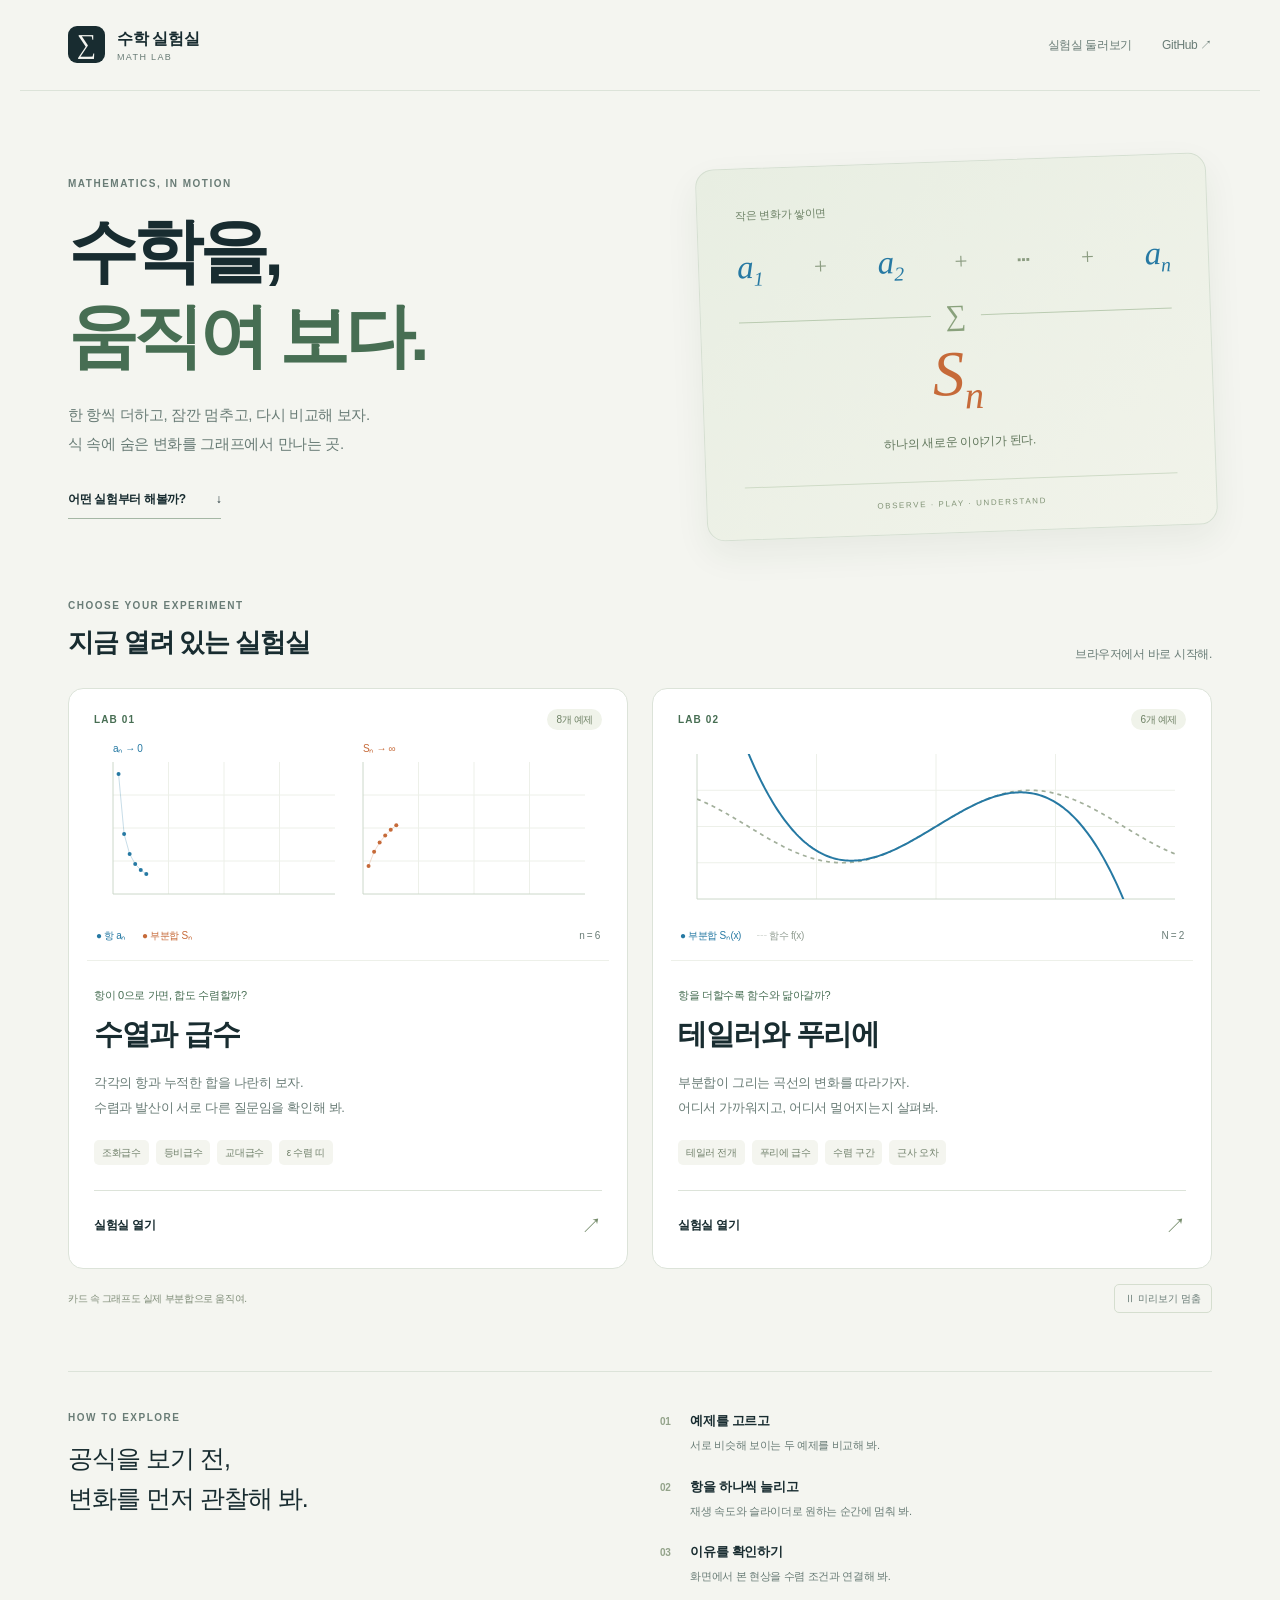
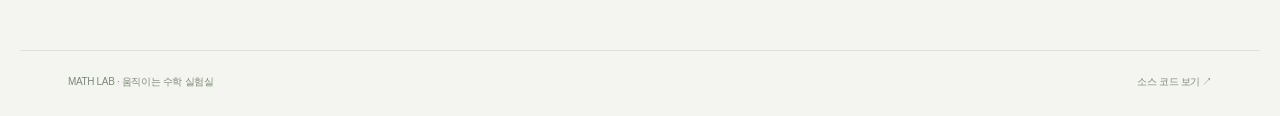
==== docs/index.html @ e923dffe "Add interactive mathematics labs and unified GitHub Pages homepage" ====
<!doctype html>
<html lang="ko">
<head>
 <meta charset="utf-8"><meta name="viewport" content="width=device-width,initial-scale=1">
 <title>수학 실험실 · Math Lab</title>
 <meta name="description" content="수열과 급수, 테일러와 푸리에를 움직이는 그래프로 탐구하는 수학 실험실. 항을 더하고, 재생하고, 직접 비교해 보세요.">
 <meta name="theme-color" content="#f4f5f0"><link rel="canonical" href="https://huhjeonggyu.github.io/math-lab/">
 <link rel="icon" href="assets/favicon.svg" type="image/svg+xml"><link rel="stylesheet" href="assets/home.css">
 <script type="module" src="assets/home.mjs"></script>
</head>
<body>
 <header><a class="brand" href="./"><span class="brand-mark" aria-hidden="true">∑</span><span>수학 실험실 <small>MATH LAB</small></span></a><nav aria-label="주 메뉴"><a href="#labs">실험실 둘러보기</a><a href="https://github.com/huhjeonggyu/math-lab" target="_blank" rel="noopener">GitHub ↗</a></nav></header>
 <main>
  <section class="hero"><div><p class="eyebrow">MATHEMATICS, IN MOTION</p><h1>수학을,<br><em>움직여 보다.</em></h1><p class="lead">한 항씩 더하고, 잠깐 멈추고, 다시 비교해 보자.<br>식 속에 숨은 변화를 그래프에서 만나는 곳.</p><a class="jump" href="#labs">어떤 실험부터 해볼까? <span aria-hidden="true">↓</span></a></div><div class="hero-visual" aria-label="수열의 항을 더해 부분합을 만드는 관계"><div class="formula-label">작은 변화가 쌓이면</div><div class="formula-row"><span class="term">a<sub>1</sub></span><span>+</span><span class="term">a<sub>2</sub></span><span>+</span><span>⋯</span><span>+</span><span class="term">a<sub>n</sub></span></div><div class="sum-rule"><span></span><i>∑</i><span></span></div><div class="formula-result">S<sub>n</sub><span>하나의 새로운 이야기가 된다.</span></div><div class="visual-foot">OBSERVE · PLAY · UNDERSTAND</div></div></section>
  <section id="labs" class="labs" aria-labelledby="labs-heading"><div class="section-heading"><div><p class="eyebrow">CHOOSE YOUR EXPERIMENT</p><h2 id="labs-heading">지금 열려 있는 실험실</h2></div><p>브라우저에서 바로 시작해.</p></div><div class="lab-grid">
   <article class="lab-card sequence-card"><a class="card-link" href="labs/sequences/"><div class="card-top"><span class="lab-number">LAB 01</span><span class="count">8개 예제</span></div><div class="thumbnail"><canvas id="sequence-preview" role="img" aria-label="조화수열의 항은 0에 가까워지고 부분합은 계속 증가하는 미리보기"></canvas><div class="preview-legend"><span class="blue">● 항 aₙ</span><span class="orange">● 부분합 Sₙ</span><span id="sequence-n">n = 1</span></div></div><div class="card-copy"><p class="card-subtitle">항이 0으로 가면, 합도 수렴할까?</p><h3>수열과 급수</h3><p>각각의 항과 누적한 합을 나란히 보자.<br>수렴과 발산이 서로 다른 질문임을 확인해 봐.</p><div class="tags"><span>조화급수</span><span>등비급수</span><span>교대급수</span><span>ε 수렴 띠</span></div><div class="card-action">실험실 열기 <span aria-hidden="true">↗</span></div></div></a></article>
   <article class="lab-card taylor-card"><a class="card-link" href="labs/taylor/"><div class="card-top"><span class="lab-number">LAB 02</span><span class="count">6개 예제</span></div><div class="thumbnail"><canvas id="taylor-preview" role="img" aria-label="사인 함수에 테일러 부분합이 가까워지는 미리보기"></canvas><div class="preview-legend"><span class="blue">● 부분합 Sₙ(x)</span><span class="gray">┄ 함수 f(x)</span><span id="taylor-n">N = 1</span></div></div><div class="card-copy"><p class="card-subtitle">항을 더할수록 함수와 닮아갈까?</p><h3>테일러와 푸리에</h3><p>부분합이 그리는 곡선의 변화를 따라가자.<br>어디서 가까워지고, 어디서 멀어지는지 살펴봐.</p><div class="tags"><span>테일러 전개</span><span>푸리에 급수</span><span>수렴 구간</span><span>근사 오차</span></div><div class="card-action">실험실 열기 <span aria-hidden="true">↗</span></div></div></a></article>
  </div><div class="preview-controls"><span>카드 속 그래프도 실제 부분합으로 움직여.</span><button id="preview-play" type="button" aria-pressed="true">Ⅱ 미리보기 멈춤</button></div></section>
  <section class="guide" aria-labelledby="guide-heading"><div><p class="eyebrow">HOW TO EXPLORE</p><h2 id="guide-heading">공식을 보기 전,<br>변화를 먼저 관찰해 봐.</h2></div><ol><li><span>01</span><div><strong>예제를 고르고</strong><p>서로 비슷해 보이는 두 예제를 비교해 봐.</p></div></li><li><span>02</span><div><strong>항을 하나씩 늘리고</strong><p>재생 속도와 슬라이더로 원하는 순간에 멈춰 봐.</p></div></li><li><span>03</span><div><strong>이유를 확인하기</strong><p>화면에서 본 현상을 수렴 조건과 연결해 봐.</p></div></li></ol></section>
 </main>
 <footer><span>MATH LAB · 움직이는 수학 실험실</span><a href="https://github.com/huhjeonggyu/math-lab" target="_blank" rel="noopener">소스 코드 보기 ↗</a></footer>
</body>
</html>
---- docs/assets/home.css ----
@charset "UTF-8";
:root{--bg:#f4f5f0;--ink:#182c30;--muted:#697c76;--line:#dce3d9;--blue:#2679a3;--orange:#c66a39;--green:#476e53}*{box-sizing:border-box}html{scroll-behavior:smooth}body{margin:0;background:var(--bg);color:var(--ink);font:14px/1.7 Inter,"Pretendard","Apple SD Gothic Neo","Malgun Gothic",sans-serif;letter-spacing:-.025em}a{color:inherit;text-decoration:none}button{font:inherit;cursor:pointer}a:focus-visible,button:focus-visible{outline:3px solid #71a8c1;outline-offset:5px}header,main,footer{max-width:1240px;margin:auto;padding-left:48px;padding-right:48px}header{height:91px;border-bottom:1px solid var(--line);display:flex;align-items:center;justify-content:space-between}.brand{display:flex;align-items:center;gap:12px;font-size:16px;font-weight:650}.brand-mark{font:27px Georgia,serif;color:var(--bg);background:var(--ink);width:37px;height:37px;display:grid;place-items:center;border-radius:9px}.brand small{font-size:9px;letter-spacing:.15em;color:var(--muted);display:block;font-weight:500;margin-top:-2px}header nav{display:flex;gap:30px;color:var(--muted);font-size:12px}header nav a:hover{color:var(--ink)}.hero{display:grid;grid-template-columns:1.1fr 1fr;align-items:center;gap:70px;padding:70px 0 64px}.eyebrow{font-size:10px;letter-spacing:.15em;font-weight:650;color:var(--muted);margin:0 0 17px}h1{margin:0;font-size:clamp(42px,5.5vw,72px);line-height:1.2;font-weight:650;letter-spacing:-.065em}h1 em{font-style:normal;color:var(--green)}.lead{font-size:15px;line-height:1.9;color:var(--muted);margin:23px 0}.jump{display:inline-flex;gap:30px;font-size:12px;font-weight:600;padding:8px 0;border-bottom:1px solid #a5b7a5}.hero-visual{border:1px solid #d5dfd1;border-radius:18px;background:linear-gradient(145deg,#e8eee2,#f1f3ea);padding:37px 38px 22px;transform:rotate(-2deg);box-shadow:0 14px 35px #263a2010}.formula-label{font-size:11px;color:#6d8266;margin-bottom:24px}.formula-row{display:flex;align-items:center;justify-content:space-between;font:23px Georgia,serif;gap:8px;color:#8b9c81}.formula-row .term{font-style:italic;font-size:33px;color:var(--blue)}sub{font-size:.6em}.sum-rule{display:flex;align-items:center;gap:15px;margin:16px 0 7px;color:#89a17c}.sum-rule span{height:1px;background:#bacbb1;flex:1}.sum-rule i{font:29px Georgia,serif}.formula-result{text-align:center;font:italic 64px/1.1 Georgia,serif;color:var(--orange)}.formula-result span{display:block;font:12px/1.7 "Malgun Gothic",sans-serif;color:#60765b;margin-top:15px}.visual-foot{border-top:1px solid #cfdbc7;text-align:center;margin-top:27px;padding-top:16px;font-size:8px;letter-spacing:.2em;color:#829477}.labs{scroll-margin-top:25px}.section-heading{display:flex;justify-content:space-between;align-items:flex-end;margin-bottom:24px;gap:20px}.section-heading .eyebrow{margin-bottom:6px}.section-heading h2{margin:0;font-size:26px;letter-spacing:-.045em;font-weight:600}.section-heading>p{margin:0;color:var(--muted);font-size:12px}.lab-grid{display:grid;grid-template-columns:1fr 1fr;gap:24px}.lab-card{background:white;border:1px solid var(--line);border-radius:15px;overflow:hidden;transition:transform .18s,border-color .18s,box-shadow .18s;min-width:0}.lab-card:hover{transform:translateY(-4px);border-color:#adc3af;box-shadow:0 12px 25px #253d2410}.card-link{display:block;height:100%}.card-top{padding:20px 25px 0;display:flex;justify-content:space-between;align-items:center}.lab-number{font-size:10px;letter-spacing:.11em;color:var(--green);font-weight:700}.count{font-size:10px;background:#f0f3ea;padding:2px 9px;border-radius:20px;color:#6d8063}.thumbnail{margin:10px 18px 0;border-bottom:1px solid #edf0e9}.thumbnail canvas{display:block;width:100%;height:182px}.preview-legend{display:flex;gap:16px;padding:5px 9px 16px;font-size:10px}.preview-legend>span:last-child{margin-left:auto;font-variant-numeric:tabular-nums;color:var(--muted)}.blue{color:var(--blue)}.orange{color:var(--orange)}.gray{color:#8f9b90}.card-copy{padding:25px}.card-subtitle{color:var(--green);font-size:11px;margin:0 0 5px}.card-copy h3{font-size:29px;font-weight:600;letter-spacing:-.045em;margin:0 0 12px}.card-copy>p:not(.card-subtitle){font-size:13px;color:var(--muted);line-height:1.85;margin:0 0 20px}.tags{display:flex;gap:7px;flex-wrap:wrap}.tags span{font-size:10px;padding:4px 8px;background:#f4f5ef;border-radius:5px;color:#71816b}.card-action{display:flex;justify-content:space-between;align-items:center;border-top:1px solid var(--line);margin-top:25px;padding-top:17px;font-size:12px;font-weight:650}.card-action span{font-size:21px;font-weight:400;color:#748b6a}.preview-controls{display:flex;align-items:center;justify-content:space-between;font-size:10px;color:#7d8b76;margin-top:15px;gap:12px}.preview-controls button{font-size:10px;background:transparent;border:1px solid #d5decf;border-radius:5px;padding:5px 10px;color:var(--muted)}.guide{display:grid;grid-template-columns:1fr 1fr;gap:40px;margin:58px 0 44px;border-top:1px solid var(--line);padding-top:37px}.guide .eyebrow{margin-bottom:12px}.guide h2{font-size:25px;font-weight:500;line-height:1.6;letter-spacing:-.04em;margin:0}.guide ol{list-style:none;margin:0;padding:0}.guide li{display:flex;gap:20px;padding:0 0 20px}.guide li>span{font-size:10px;color:#93a38a;font-weight:650;padding-top:4px}.guide strong{font-size:13px;font-weight:600}.guide li p{font-size:11px;color:var(--muted);margin:3px 0 0}footer{display:flex;justify-content:space-between;padding-top:22px;padding-bottom:26px;border-top:1px solid var(--line);font-size:10px;color:#7d8b76}
@media(max-width:900px){header,main,footer{padding-left:28px;padding-right:28px}.hero{gap:36px;padding:50px 0}.hero-visual{padding:26px 24px 18px}.formula-row .term{font-size:27px}.formula-row{font-size:20px}.formula-result{font-size:52px}.lab-grid{gap:16px}.card-top{padding:18px 20px 0}.card-copy{padding:20px}.card-copy h3{font-size:26px}.card-copy>p:not(.card-subtitle){font-size:12px}.preview-legend{font-size:9px;gap:9px}.thumbnail canvas{height:160px}}
@media(max-width:600px){header,main,footer{padding-left:20px;padding-right:20px}header{height:75px}.brand{font-size:14px;gap:9px}.brand-mark{width:31px;height:31px;font-size:24px}.brand small{font-size:8px}header nav{gap:14px;font-size:10px}.hero{grid-template-columns:1fr;gap:27px;padding:36px 0}.hero h1{font-size:52px}.hero .eyebrow{font-size:9px;margin-bottom:15px}.lead{font-size:13px;margin:20px 0}.hero-visual{transform:none;padding:22px 25px 17px}.formula-label{margin-bottom:15px}.formula-row .term{font-size:29px}.sum-rule{margin:10px 0 3px}.formula-result{font-size:45px}.formula-result span{margin-top:10px;font-size:11px}.visual-foot{margin-top:18px;padding-top:12px}.section-heading{display:block;margin-bottom:18px}.section-heading h2{font-size:23px}.section-heading>p{margin-top:8px;font-size:11px}.section-heading .eyebrow{font-size:9px}.lab-grid{grid-template-columns:1fr;gap:18px}.thumbnail canvas{height:170px}.card-copy h3{font-size:28px}.preview-controls{align-items:flex-start;font-size:9px}.preview-controls>span{max-width:170px}.preview-controls button{font-size:9px;white-space:nowrap}.guide{grid-template-columns:1fr;gap:27px;margin-top:36px;padding-top:27px}.guide h2{font-size:24px}.guide li{gap:17px}.guide li p{font-size:11px}footer{font-size:9px;gap:15px}}
@media(prefers-reduced-motion:reduce){html{scroll-behavior:auto}*{transition:none!important}.lab-card:hover{transform:none}}
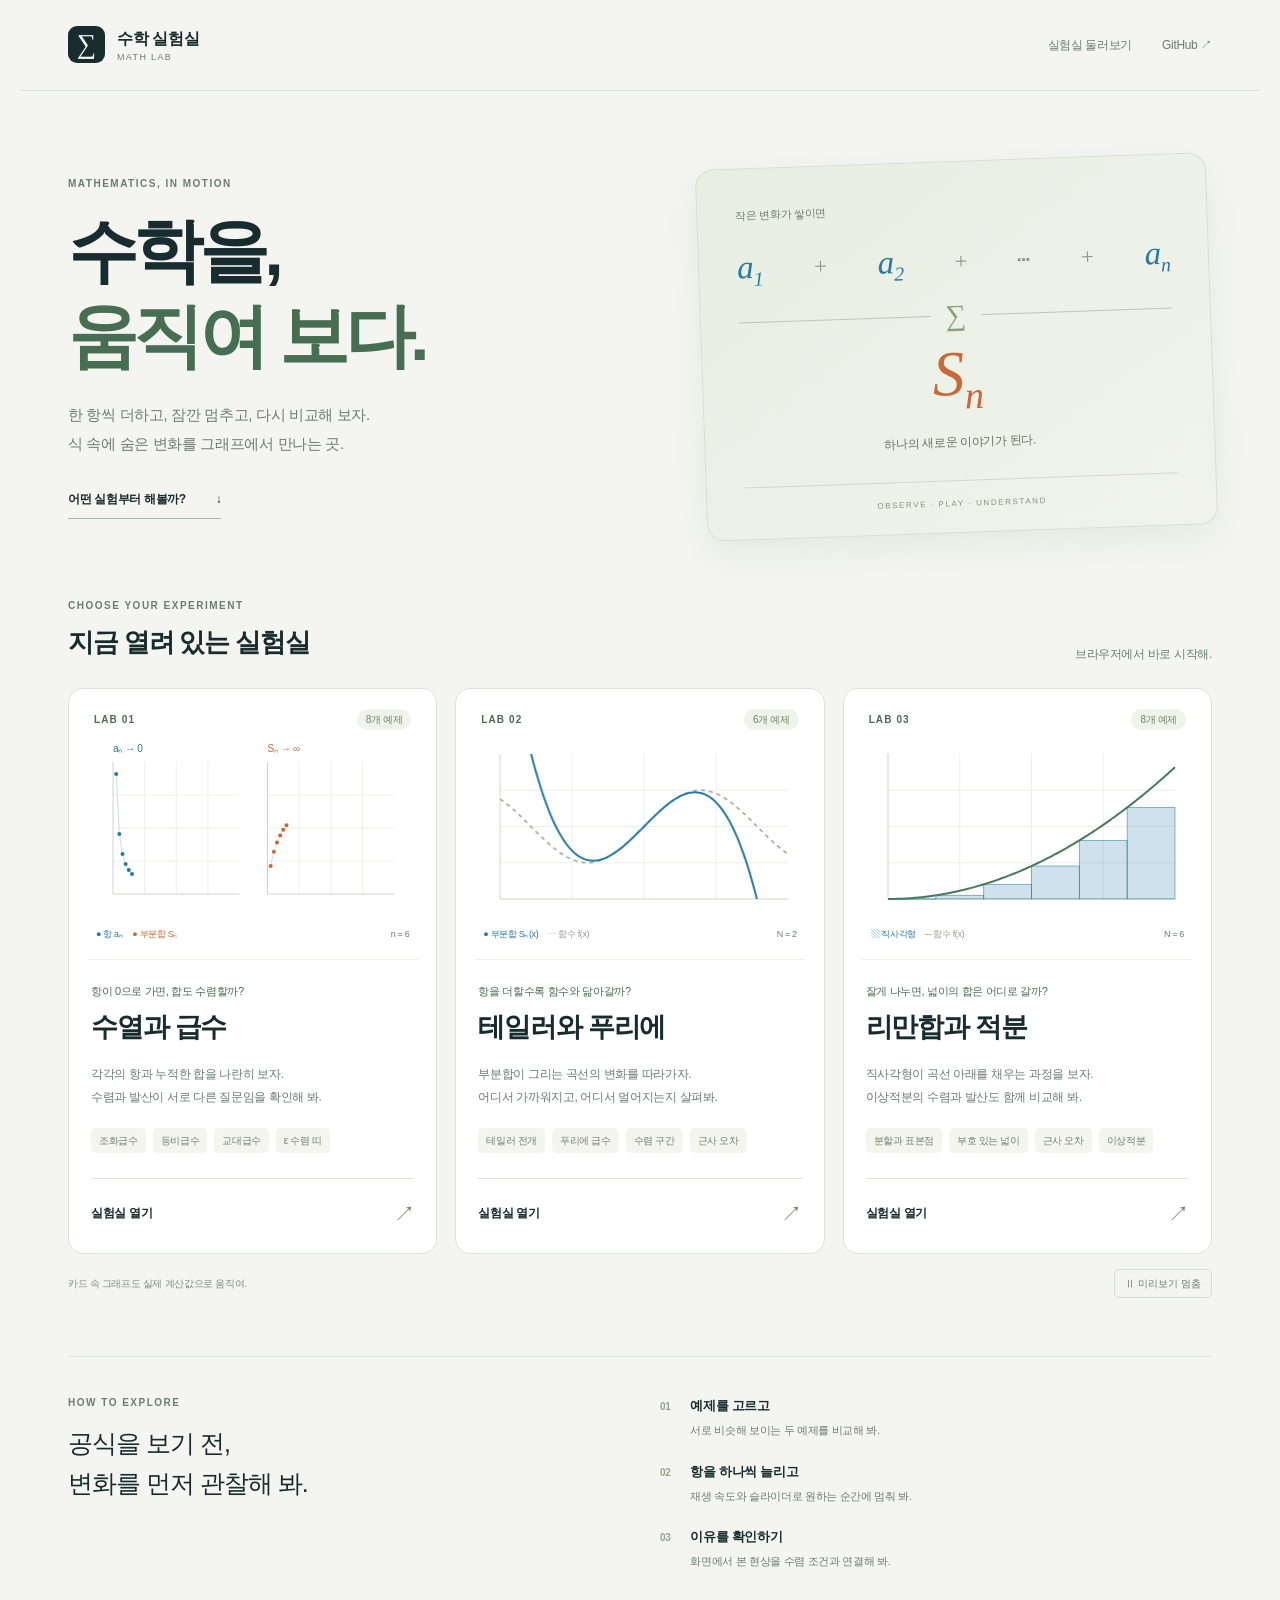
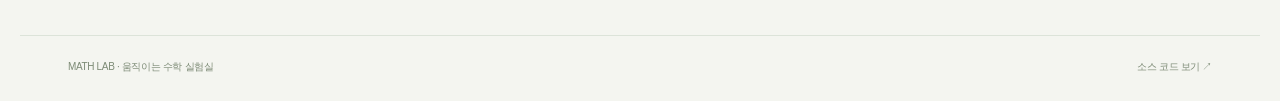
==== commit 4c171a08: "Add Riemann sum lab with refinement and improper integral convergence animations" ====
--- a/docs/index.html
+++ b/docs/index.html
@@ -3,7 +3,7 @@
 <head>
  <meta charset="utf-8"><meta name="viewport" content="width=device-width,initial-scale=1">
  <title>수학 실험실 · Math Lab</title>
- <meta name="description" content="수열과 급수, 테일러와 푸리에를 움직이는 그래프로 탐구하는 수학 실험실. 항을 더하고, 재생하고, 직접 비교해 보세요.">
+ <meta name="description" content="수열과 급수, 테일러와 푸리에, 리만합과 적분을 움직이는 그래프로 탐구하는 수학 실험실. 항을 더하고, 재생하고, 직접 비교해 보세요.">
  <meta name="theme-color" content="#f4f5f0"><link rel="canonical" href="https://huhjeonggyu.github.io/math-lab/">
  <link rel="icon" href="assets/favicon.svg" type="image/svg+xml"><link rel="stylesheet" href="assets/home.css">
  <script type="module" src="assets/home.mjs"></script>
@@ -15,7 +15,8 @@
   <section id="labs" class="labs" aria-labelledby="labs-heading"><div class="section-heading"><div><p class="eyebrow">CHOOSE YOUR EXPERIMENT</p><h2 id="labs-heading">지금 열려 있는 실험실</h2></div><p>브라우저에서 바로 시작해.</p></div><div class="lab-grid">
    <article class="lab-card sequence-card"><a class="card-link" href="labs/sequences/"><div class="card-top"><span class="lab-number">LAB 01</span><span class="count">8개 예제</span></div><div class="thumbnail"><canvas id="sequence-preview" role="img" aria-label="조화수열의 항은 0에 가까워지고 부분합은 계속 증가하는 미리보기"></canvas><div class="preview-legend"><span class="blue">● 항 aₙ</span><span class="orange">● 부분합 Sₙ</span><span id="sequence-n">n = 1</span></div></div><div class="card-copy"><p class="card-subtitle">항이 0으로 가면, 합도 수렴할까?</p><h3>수열과 급수</h3><p>각각의 항과 누적한 합을 나란히 보자.<br>수렴과 발산이 서로 다른 질문임을 확인해 봐.</p><div class="tags"><span>조화급수</span><span>등비급수</span><span>교대급수</span><span>ε 수렴 띠</span></div><div class="card-action">실험실 열기 <span aria-hidden="true">↗</span></div></div></a></article>
    <article class="lab-card taylor-card"><a class="card-link" href="labs/taylor/"><div class="card-top"><span class="lab-number">LAB 02</span><span class="count">6개 예제</span></div><div class="thumbnail"><canvas id="taylor-preview" role="img" aria-label="사인 함수에 테일러 부분합이 가까워지는 미리보기"></canvas><div class="preview-legend"><span class="blue">● 부분합 Sₙ(x)</span><span class="gray">┄ 함수 f(x)</span><span id="taylor-n">N = 1</span></div></div><div class="card-copy"><p class="card-subtitle">항을 더할수록 함수와 닮아갈까?</p><h3>테일러와 푸리에</h3><p>부분합이 그리는 곡선의 변화를 따라가자.<br>어디서 가까워지고, 어디서 멀어지는지 살펴봐.</p><div class="tags"><span>테일러 전개</span><span>푸리에 급수</span><span>수렴 구간</span><span>근사 오차</span></div><div class="card-action">실험실 열기 <span aria-hidden="true">↗</span></div></div></a></article>
-  </div><div class="preview-controls"><span>카드 속 그래프도 실제 부분합으로 움직여.</span><button id="preview-play" type="button" aria-pressed="true">Ⅱ 미리보기 멈춤</button></div></section>
+   <article class="lab-card riemann-card"><a class="card-link" href="labs/riemann/"><div class="card-top"><span class="lab-number">LAB 03</span><span class="count">8개 예제</span></div><div class="thumbnail"><canvas id="riemann-preview" role="img" aria-label="분할을 늘릴수록 x 제곱 곡선 아래에 가까워지는 리만합 미리보기"></canvas><div class="preview-legend"><span class="blue">▧ 직사각형</span><span class="gray">─ 함수 f(x)</span><span id="riemann-n">N = 4</span></div></div><div class="card-copy"><p class="card-subtitle">잘게 나누면, 넓이의 합은 어디로 갈까?</p><h3>리만합과 적분</h3><p>직사각형이 곡선 아래를 채우는 과정을 보자.<br>이상적분의 수렴과 발산도 함께 비교해 봐.</p><div class="tags"><span>분할과 표본점</span><span>부호 있는 넓이</span><span>근사 오차</span><span>이상적분</span></div><div class="card-action">실험실 열기 <span aria-hidden="true">↗</span></div></div></a></article>
+  </div><div class="preview-controls"><span>카드 속 그래프도 실제 계산값으로 움직여.</span><button id="preview-play" type="button" aria-pressed="true">Ⅱ 미리보기 멈춤</button></div></section>
   <section class="guide" aria-labelledby="guide-heading"><div><p class="eyebrow">HOW TO EXPLORE</p><h2 id="guide-heading">공식을 보기 전,<br>변화를 먼저 관찰해 봐.</h2></div><ol><li><span>01</span><div><strong>예제를 고르고</strong><p>서로 비슷해 보이는 두 예제를 비교해 봐.</p></div></li><li><span>02</span><div><strong>항을 하나씩 늘리고</strong><p>재생 속도와 슬라이더로 원하는 순간에 멈춰 봐.</p></div></li><li><span>03</span><div><strong>이유를 확인하기</strong><p>화면에서 본 현상을 수렴 조건과 연결해 봐.</p></div></li></ol></section>
  </main>
  <footer><span>MATH LAB · 움직이는 수학 실험실</span><a href="https://github.com/huhjeonggyu/math-lab" target="_blank" rel="noopener">소스 코드 보기 ↗</a></footer>
--- a/docs/assets/home.css
+++ b/docs/assets/home.css
@@ -3,3 +3,5 @@
 @media(max-width:900px){header,main,footer{padding-left:28px;padding-right:28px}.hero{gap:36px;padding:50px 0}.hero-visual{padding:26px 24px 18px}.formula-row .term{font-size:27px}.formula-row{font-size:20px}.formula-result{font-size:52px}.lab-grid{gap:16px}.card-top{padding:18px 20px 0}.card-copy{padding:20px}.card-copy h3{font-size:26px}.card-copy>p:not(.card-subtitle){font-size:12px}.preview-legend{font-size:9px;gap:9px}.thumbnail canvas{height:160px}}
 @media(max-width:600px){header,main,footer{padding-left:20px;padding-right:20px}header{height:75px}.brand{font-size:14px;gap:9px}.brand-mark{width:31px;height:31px;font-size:24px}.brand small{font-size:8px}header nav{gap:14px;font-size:10px}.hero{grid-template-columns:1fr;gap:27px;padding:36px 0}.hero h1{font-size:52px}.hero .eyebrow{font-size:9px;margin-bottom:15px}.lead{font-size:13px;margin:20px 0}.hero-visual{transform:none;padding:22px 25px 17px}.formula-label{margin-bottom:15px}.formula-row .term{font-size:29px}.sum-rule{margin:10px 0 3px}.formula-result{font-size:45px}.formula-result span{margin-top:10px;font-size:11px}.visual-foot{margin-top:18px;padding-top:12px}.section-heading{display:block;margin-bottom:18px}.section-heading h2{font-size:23px}.section-heading>p{margin-top:8px;font-size:11px}.section-heading .eyebrow{font-size:9px}.lab-grid{grid-template-columns:1fr;gap:18px}.thumbnail canvas{height:170px}.card-copy h3{font-size:28px}.preview-controls{align-items:flex-start;font-size:9px}.preview-controls>span{max-width:170px}.preview-controls button{font-size:9px;white-space:nowrap}.guide{grid-template-columns:1fr;gap:27px;margin-top:36px;padding-top:27px}.guide h2{font-size:24px}.guide li{gap:17px}.guide li p{font-size:11px}footer{font-size:9px;gap:15px}}
 @media(prefers-reduced-motion:reduce){html{scroll-behavior:auto}*{transition:none!important}.lab-card:hover{transform:none}}
+
+.lab-grid{grid-template-columns:repeat(3,minmax(0,1fr));gap:18px}.card-copy{padding:22px}.card-copy h3{font-size:27px}.card-copy>p:not(.card-subtitle){font-size:12px}.preview-legend{gap:9px;font-size:9px}@media(max-width:1000px) and (min-width:601px){.lab-grid{grid-template-columns:repeat(2,minmax(0,1fr))}.riemann-card{grid-column:1/-1}.riemann-card .thumbnail canvas{height:190px}}@media(max-width:600px){.lab-grid{grid-template-columns:1fr}.card-copy{padding:20px}.card-copy h3{font-size:28px}}
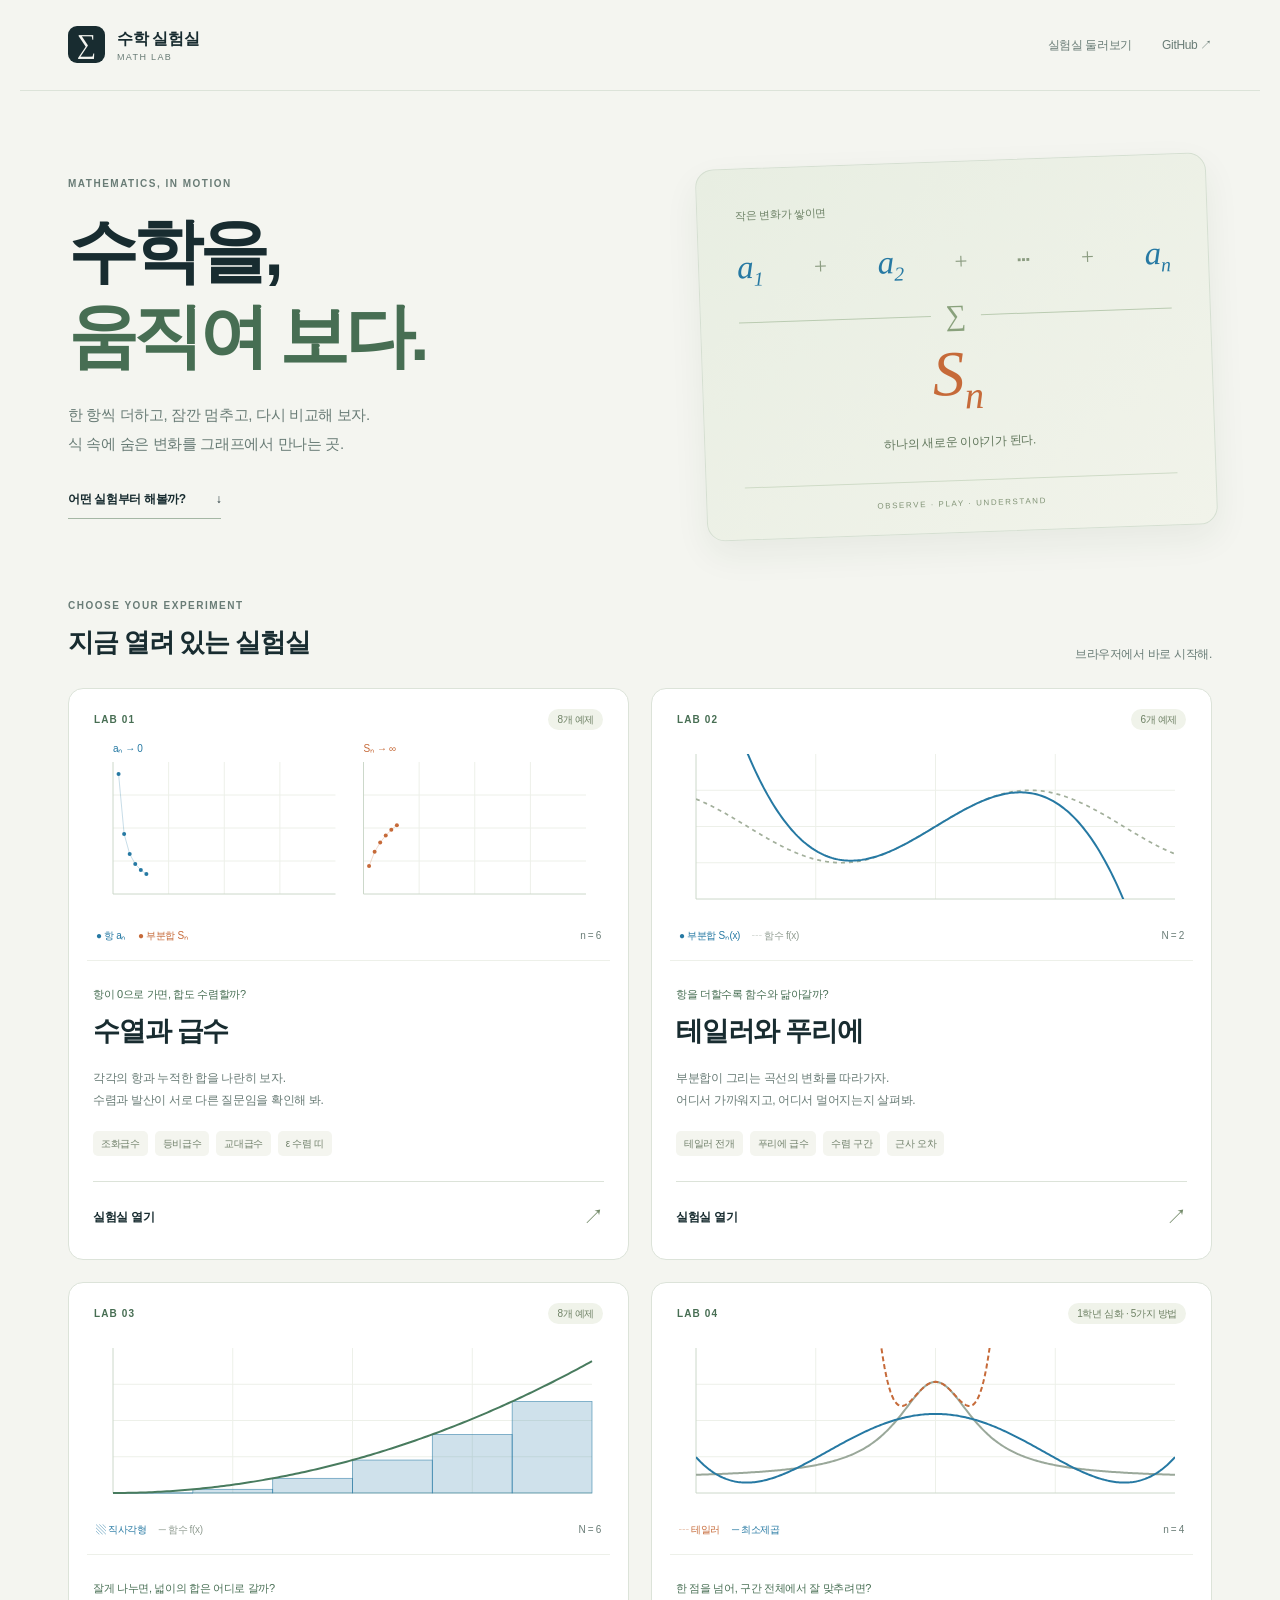
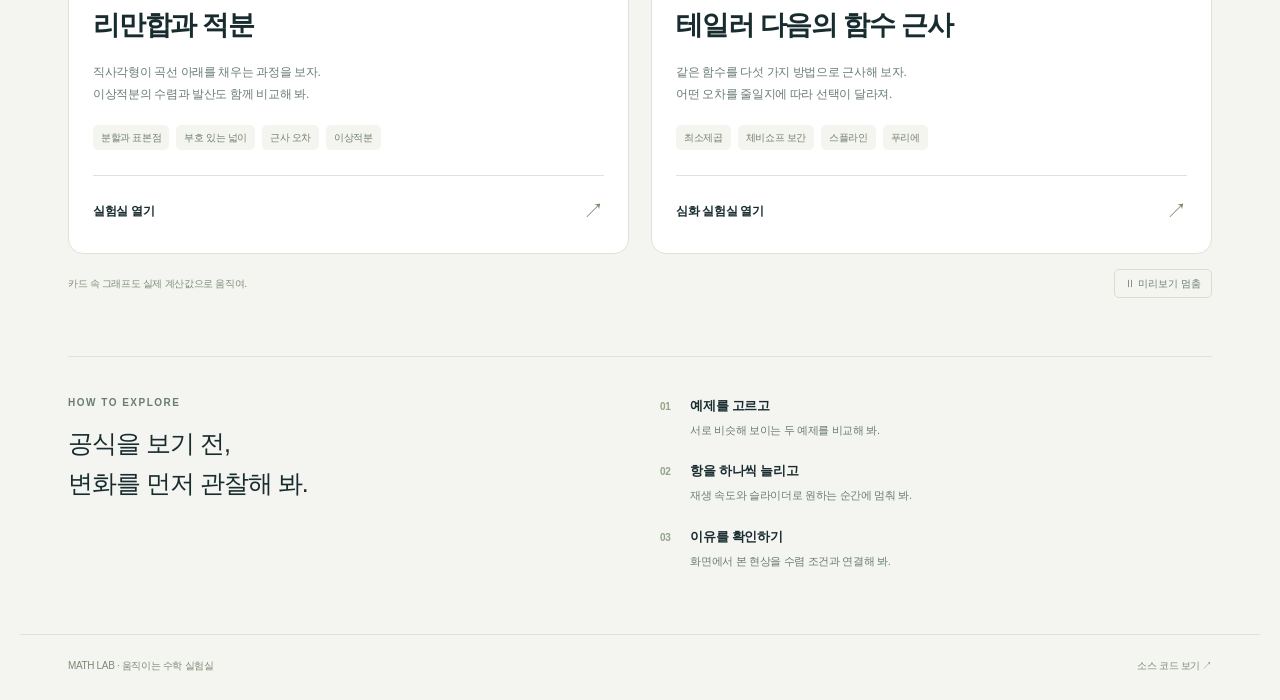
==== commit 0915c112: "Add interactive first-year guide to approximation beyond Taylor Compare equal-degree Taylor and leas" ====
--- a/docs/index.html
+++ b/docs/index.html
@@ -3,7 +3,7 @@
 <head>
  <meta charset="utf-8"><meta name="viewport" content="width=device-width,initial-scale=1">
  <title>수학 실험실 · Math Lab</title>
- <meta name="description" content="수열과 급수, 테일러와 푸리에, 리만합과 적분을 움직이는 그래프로 탐구하는 수학 실험실. 항을 더하고, 재생하고, 직접 비교해 보세요.">
+ <meta name="description" content="수열과 급수, 테일러와 푸리에, 리만합과 적분, 함수 근사의 선택을 움직이는 그래프로 탐구하는 수학 실험실.">
  <meta name="theme-color" content="#f4f5f0"><link rel="canonical" href="https://huhjeonggyu.github.io/math-lab/">
  <link rel="icon" href="assets/favicon.svg" type="image/svg+xml"><link rel="stylesheet" href="assets/home.css">
  <script type="module" src="assets/home.mjs"></script>
@@ -16,6 +16,7 @@
    <article class="lab-card sequence-card"><a class="card-link" href="labs/sequences/"><div class="card-top"><span class="lab-number">LAB 01</span><span class="count">8개 예제</span></div><div class="thumbnail"><canvas id="sequence-preview" role="img" aria-label="조화수열의 항은 0에 가까워지고 부분합은 계속 증가하는 미리보기"></canvas><div class="preview-legend"><span class="blue">● 항 aₙ</span><span class="orange">● 부분합 Sₙ</span><span id="sequence-n">n = 1</span></div></div><div class="card-copy"><p class="card-subtitle">항이 0으로 가면, 합도 수렴할까?</p><h3>수열과 급수</h3><p>각각의 항과 누적한 합을 나란히 보자.<br>수렴과 발산이 서로 다른 질문임을 확인해 봐.</p><div class="tags"><span>조화급수</span><span>등비급수</span><span>교대급수</span><span>ε 수렴 띠</span></div><div class="card-action">실험실 열기 <span aria-hidden="true">↗</span></div></div></a></article>
    <article class="lab-card taylor-card"><a class="card-link" href="labs/taylor/"><div class="card-top"><span class="lab-number">LAB 02</span><span class="count">6개 예제</span></div><div class="thumbnail"><canvas id="taylor-preview" role="img" aria-label="사인 함수에 테일러 부분합이 가까워지는 미리보기"></canvas><div class="preview-legend"><span class="blue">● 부분합 Sₙ(x)</span><span class="gray">┄ 함수 f(x)</span><span id="taylor-n">N = 1</span></div></div><div class="card-copy"><p class="card-subtitle">항을 더할수록 함수와 닮아갈까?</p><h3>테일러와 푸리에</h3><p>부분합이 그리는 곡선의 변화를 따라가자.<br>어디서 가까워지고, 어디서 멀어지는지 살펴봐.</p><div class="tags"><span>테일러 전개</span><span>푸리에 급수</span><span>수렴 구간</span><span>근사 오차</span></div><div class="card-action">실험실 열기 <span aria-hidden="true">↗</span></div></div></a></article>
    <article class="lab-card riemann-card"><a class="card-link" href="labs/riemann/"><div class="card-top"><span class="lab-number">LAB 03</span><span class="count">8개 예제</span></div><div class="thumbnail"><canvas id="riemann-preview" role="img" aria-label="분할을 늘릴수록 x 제곱 곡선 아래에 가까워지는 리만합 미리보기"></canvas><div class="preview-legend"><span class="blue">▧ 직사각형</span><span class="gray">─ 함수 f(x)</span><span id="riemann-n">N = 4</span></div></div><div class="card-copy"><p class="card-subtitle">잘게 나누면, 넓이의 합은 어디로 갈까?</p><h3>리만합과 적분</h3><p>직사각형이 곡선 아래를 채우는 과정을 보자.<br>이상적분의 수렴과 발산도 함께 비교해 봐.</p><div class="tags"><span>분할과 표본점</span><span>부호 있는 넓이</span><span>근사 오차</span><span>이상적분</span></div><div class="card-action">실험실 열기 <span aria-hidden="true">↗</span></div></div></a></article>
+   <article class="lab-card approximation-card"><a class="card-link" href="labs/approximation/"><div class="card-top"><span class="lab-number">LAB 04</span><span class="count">1학년 심화 · 5가지 방법</span></div><div class="thumbnail"><canvas id="approximation-preview" role="img" aria-label="같은 차수의 테일러와 최소제곱 다항식으로 봉우리 함수를 근사하는 미리보기"></canvas><div class="preview-legend"><span class="orange">┄ 테일러</span><span class="blue">─ 최소제곱</span><span id="approximation-n">n = 2</span></div></div><div class="card-copy"><p class="card-subtitle">한 점을 넘어, 구간 전체에서 잘 맞추려면?</p><h3>테일러 다음의 함수 근사</h3><p>같은 함수를 다섯 가지 방법으로 근사해 보자.<br>어떤 오차를 줄일지에 따라 선택이 달라져.</p><div class="tags"><span>최소제곱</span><span>체비쇼프 보간</span><span>스플라인</span><span>푸리에</span></div><div class="card-action">심화 실험실 열기 <span aria-hidden="true">↗</span></div></div></a></article>
   </div><div class="preview-controls"><span>카드 속 그래프도 실제 계산값으로 움직여.</span><button id="preview-play" type="button" aria-pressed="true">Ⅱ 미리보기 멈춤</button></div></section>
   <section class="guide" aria-labelledby="guide-heading"><div><p class="eyebrow">HOW TO EXPLORE</p><h2 id="guide-heading">공식을 보기 전,<br>변화를 먼저 관찰해 봐.</h2></div><ol><li><span>01</span><div><strong>예제를 고르고</strong><p>서로 비슷해 보이는 두 예제를 비교해 봐.</p></div></li><li><span>02</span><div><strong>항을 하나씩 늘리고</strong><p>재생 속도와 슬라이더로 원하는 순간에 멈춰 봐.</p></div></li><li><span>03</span><div><strong>이유를 확인하기</strong><p>화면에서 본 현상을 수렴 조건과 연결해 봐.</p></div></li></ol></section>
  </main>
--- a/docs/assets/home.css
+++ b/docs/assets/home.css
@@ -4,4 +4,4 @@
 @media(max-width:600px){header,main,footer{padding-left:20px;padding-right:20px}header{height:75px}.brand{font-size:14px;gap:9px}.brand-mark{width:31px;height:31px;font-size:24px}.brand small{font-size:8px}header nav{gap:14px;font-size:10px}.hero{grid-template-columns:1fr;gap:27px;padding:36px 0}.hero h1{font-size:52px}.hero .eyebrow{font-size:9px;margin-bottom:15px}.lead{font-size:13px;margin:20px 0}.hero-visual{transform:none;padding:22px 25px 17px}.formula-label{margin-bottom:15px}.formula-row .term{font-size:29px}.sum-rule{margin:10px 0 3px}.formula-result{font-size:45px}.formula-result span{margin-top:10px;font-size:11px}.visual-foot{margin-top:18px;padding-top:12px}.section-heading{display:block;margin-bottom:18px}.section-heading h2{font-size:23px}.section-heading>p{margin-top:8px;font-size:11px}.section-heading .eyebrow{font-size:9px}.lab-grid{grid-template-columns:1fr;gap:18px}.thumbnail canvas{height:170px}.card-copy h3{font-size:28px}.preview-controls{align-items:flex-start;font-size:9px}.preview-controls>span{max-width:170px}.preview-controls button{font-size:9px;white-space:nowrap}.guide{grid-template-columns:1fr;gap:27px;margin-top:36px;padding-top:27px}.guide h2{font-size:24px}.guide li{gap:17px}.guide li p{font-size:11px}footer{font-size:9px;gap:15px}}
 @media(prefers-reduced-motion:reduce){html{scroll-behavior:auto}*{transition:none!important}.lab-card:hover{transform:none}}
 
-.lab-grid{grid-template-columns:repeat(3,minmax(0,1fr));gap:18px}.card-copy{padding:22px}.card-copy h3{font-size:27px}.card-copy>p:not(.card-subtitle){font-size:12px}.preview-legend{gap:9px;font-size:9px}@media(max-width:1000px) and (min-width:601px){.lab-grid{grid-template-columns:repeat(2,minmax(0,1fr))}.riemann-card{grid-column:1/-1}.riemann-card .thumbnail canvas{height:190px}}@media(max-width:600px){.lab-grid{grid-template-columns:1fr}.card-copy{padding:20px}.card-copy h3{font-size:28px}}
+.lab-grid{grid-template-columns:repeat(2,minmax(0,1fr));gap:22px}.card-copy{padding:24px}.card-copy h3{font-size:27px}.card-copy>p:not(.card-subtitle){font-size:12px}.preview-legend{gap:12px;font-size:10px}@media(max-width:600px){.lab-grid{grid-template-columns:1fr;gap:18px}.card-copy{padding:20px}.card-copy h3{font-size:26px}.preview-legend{gap:9px;font-size:9px}}
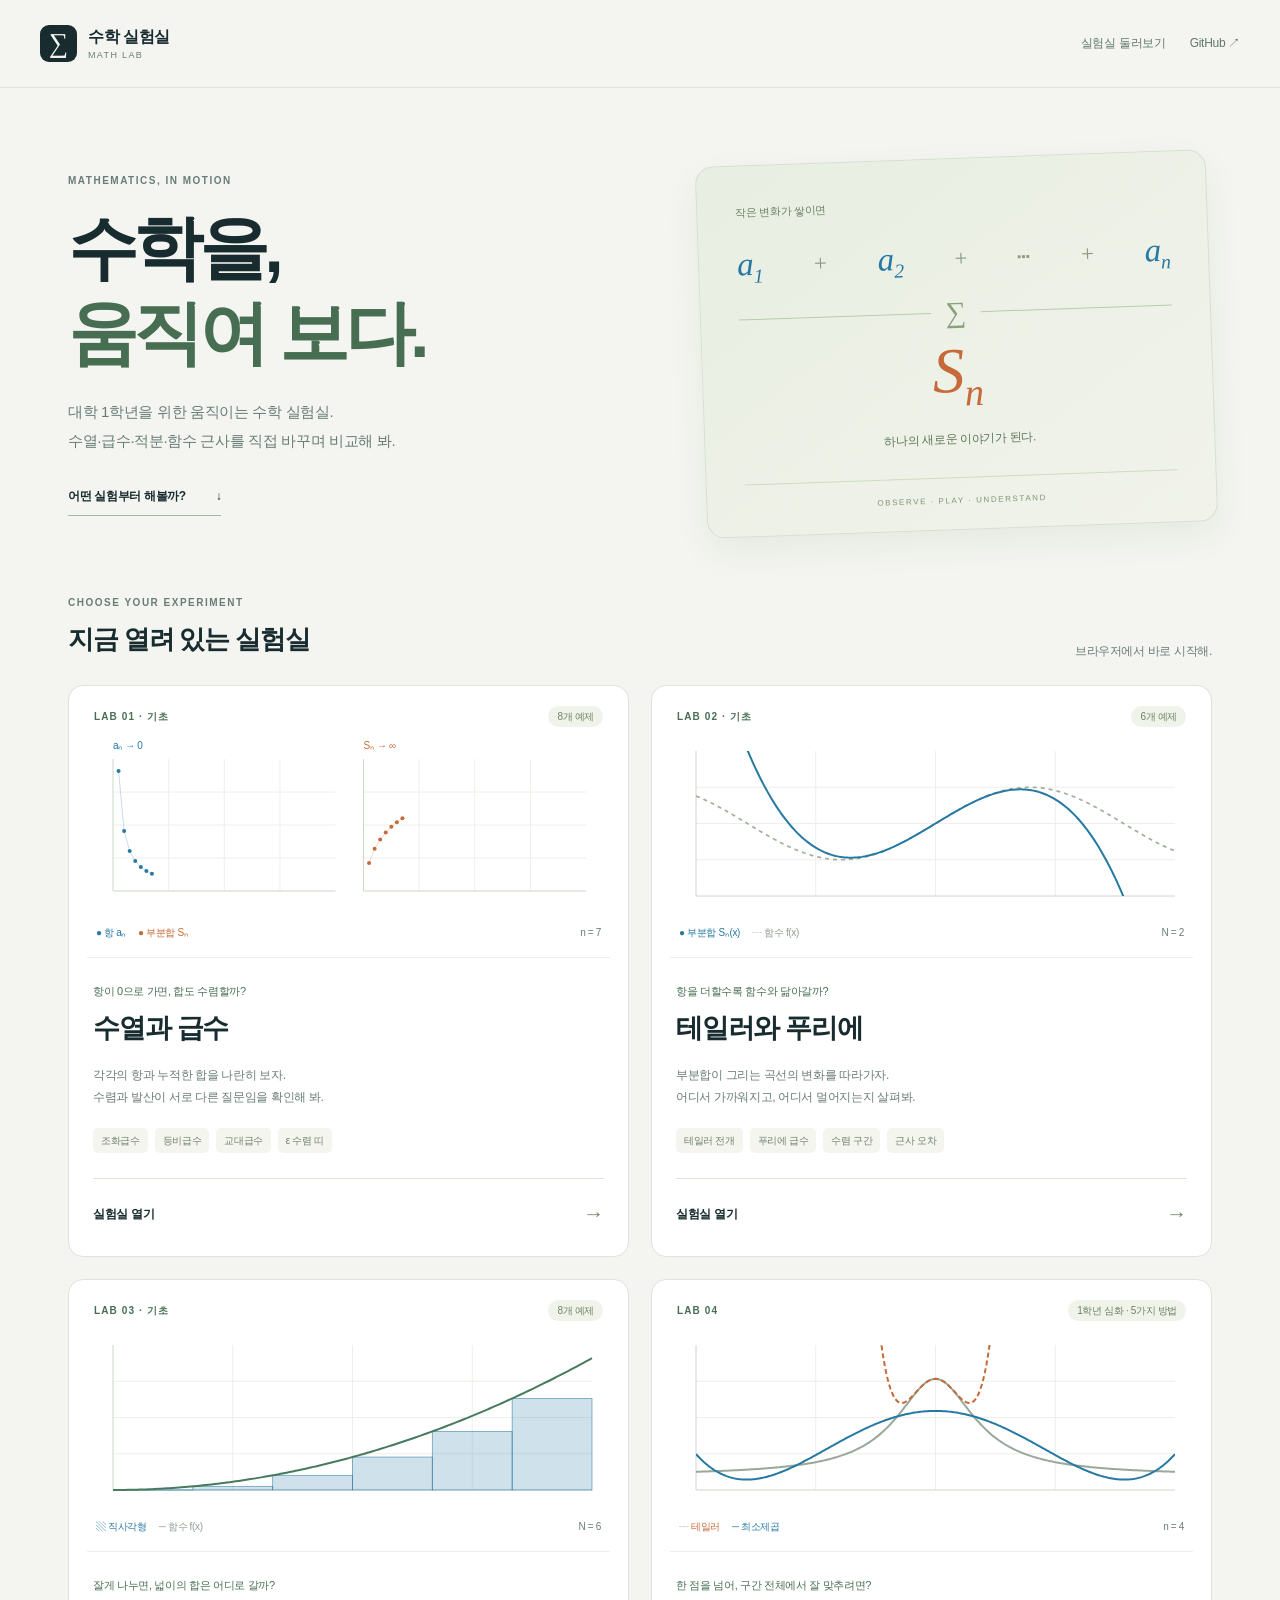
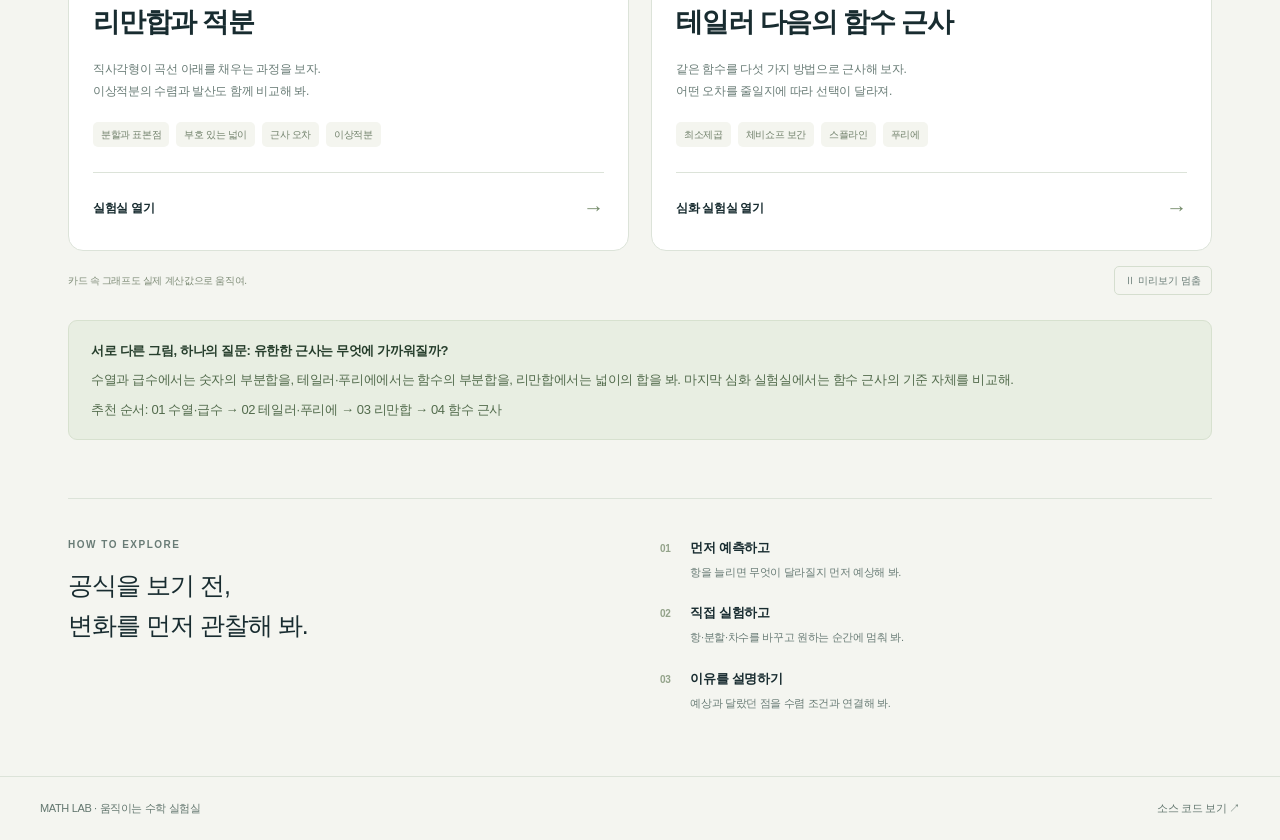
==== commit dd703247: "Unify lab identity and clarify convergence learning paths Standardize branding, lab numbers, tone, n" ====
--- a/docs/index.html
+++ b/docs/index.html
@@ -7,19 +7,19 @@
  <meta name="theme-color" content="#f4f5f0"><link rel="canonical" href="https://huhjeonggyu.github.io/math-lab/">
  <link rel="icon" href="assets/favicon.svg" type="image/svg+xml"><link rel="stylesheet" href="assets/home.css">
  <script type="module" src="assets/home.mjs"></script>
-</head>
+<link rel="stylesheet" href="assets/site.css"><meta property="og:title" content="수학 실험실 · Math Lab"><meta property="og:description" content="수열과 급수, 테일러와 푸리에, 리만합과 적분, 함수 근사의 선택을 움직이는 그래프로 탐구하는 수학 실험실."><meta property="og:url" content="https://huhjeonggyu.github.io/math-lab/"><meta property="og:type" content="website"><meta property="og:site_name" content="Math Lab · 수학 실험실"><meta property="og:locale" content="ko_KR"><meta name="twitter:card" content="summary"></head>
 <body>
- <header><a class="brand" href="./"><span class="brand-mark" aria-hidden="true">∑</span><span>수학 실험실 <small>MATH LAB</small></span></a><nav aria-label="주 메뉴"><a href="#labs">실험실 둘러보기</a><a href="https://github.com/huhjeonggyu/math-lab" target="_blank" rel="noopener">GitHub ↗</a></nav></header>
+ <header class="lab-header"><a class="brand" href="./"><span class="brand-mark" aria-hidden="true">∑</span><span>수학 실험실 <small>MATH LAB</small></span></a><nav aria-label="주 메뉴"><a href="#labs">실험실 둘러보기</a><a href="https://github.com/huhjeonggyu/math-lab" target="_blank" rel="noopener">GitHub ↗</a></nav></header>
  <main>
-  <section class="hero"><div><p class="eyebrow">MATHEMATICS, IN MOTION</p><h1>수학을,<br><em>움직여 보다.</em></h1><p class="lead">한 항씩 더하고, 잠깐 멈추고, 다시 비교해 보자.<br>식 속에 숨은 변화를 그래프에서 만나는 곳.</p><a class="jump" href="#labs">어떤 실험부터 해볼까? <span aria-hidden="true">↓</span></a></div><div class="hero-visual" aria-label="수열의 항을 더해 부분합을 만드는 관계"><div class="formula-label">작은 변화가 쌓이면</div><div class="formula-row"><span class="term">a<sub>1</sub></span><span>+</span><span class="term">a<sub>2</sub></span><span>+</span><span>⋯</span><span>+</span><span class="term">a<sub>n</sub></span></div><div class="sum-rule"><span></span><i>∑</i><span></span></div><div class="formula-result">S<sub>n</sub><span>하나의 새로운 이야기가 된다.</span></div><div class="visual-foot">OBSERVE · PLAY · UNDERSTAND</div></div></section>
+  <section class="hero"><div><p class="eyebrow">MATHEMATICS, IN MOTION</p><h1>수학을,<br><em>움직여 보다.</em></h1><p class="lead">대학 1학년을 위한 움직이는 수학 실험실.<br>수열·급수·적분·함수 근사를 직접 바꾸며 비교해 봐.</p><a class="jump" href="#labs">어떤 실험부터 해볼까? <span aria-hidden="true">↓</span></a></div><div class="hero-visual" aria-label="수열의 항을 더해 부분합을 만드는 관계"><div class="formula-label">작은 변화가 쌓이면</div><div class="formula-row"><span class="term">a<sub>1</sub></span><span>+</span><span class="term">a<sub>2</sub></span><span>+</span><span>⋯</span><span>+</span><span class="term">a<sub>n</sub></span></div><div class="sum-rule"><span></span><i>∑</i><span></span></div><div class="formula-result">S<sub>n</sub><span>하나의 새로운 이야기가 된다.</span></div><div class="visual-foot">OBSERVE · PLAY · UNDERSTAND</div></div></section>
   <section id="labs" class="labs" aria-labelledby="labs-heading"><div class="section-heading"><div><p class="eyebrow">CHOOSE YOUR EXPERIMENT</p><h2 id="labs-heading">지금 열려 있는 실험실</h2></div><p>브라우저에서 바로 시작해.</p></div><div class="lab-grid">
-   <article class="lab-card sequence-card"><a class="card-link" href="labs/sequences/"><div class="card-top"><span class="lab-number">LAB 01</span><span class="count">8개 예제</span></div><div class="thumbnail"><canvas id="sequence-preview" role="img" aria-label="조화수열의 항은 0에 가까워지고 부분합은 계속 증가하는 미리보기"></canvas><div class="preview-legend"><span class="blue">● 항 aₙ</span><span class="orange">● 부분합 Sₙ</span><span id="sequence-n">n = 1</span></div></div><div class="card-copy"><p class="card-subtitle">항이 0으로 가면, 합도 수렴할까?</p><h3>수열과 급수</h3><p>각각의 항과 누적한 합을 나란히 보자.<br>수렴과 발산이 서로 다른 질문임을 확인해 봐.</p><div class="tags"><span>조화급수</span><span>등비급수</span><span>교대급수</span><span>ε 수렴 띠</span></div><div class="card-action">실험실 열기 <span aria-hidden="true">↗</span></div></div></a></article>
-   <article class="lab-card taylor-card"><a class="card-link" href="labs/taylor/"><div class="card-top"><span class="lab-number">LAB 02</span><span class="count">6개 예제</span></div><div class="thumbnail"><canvas id="taylor-preview" role="img" aria-label="사인 함수에 테일러 부분합이 가까워지는 미리보기"></canvas><div class="preview-legend"><span class="blue">● 부분합 Sₙ(x)</span><span class="gray">┄ 함수 f(x)</span><span id="taylor-n">N = 1</span></div></div><div class="card-copy"><p class="card-subtitle">항을 더할수록 함수와 닮아갈까?</p><h3>테일러와 푸리에</h3><p>부분합이 그리는 곡선의 변화를 따라가자.<br>어디서 가까워지고, 어디서 멀어지는지 살펴봐.</p><div class="tags"><span>테일러 전개</span><span>푸리에 급수</span><span>수렴 구간</span><span>근사 오차</span></div><div class="card-action">실험실 열기 <span aria-hidden="true">↗</span></div></div></a></article>
-   <article class="lab-card riemann-card"><a class="card-link" href="labs/riemann/"><div class="card-top"><span class="lab-number">LAB 03</span><span class="count">8개 예제</span></div><div class="thumbnail"><canvas id="riemann-preview" role="img" aria-label="분할을 늘릴수록 x 제곱 곡선 아래에 가까워지는 리만합 미리보기"></canvas><div class="preview-legend"><span class="blue">▧ 직사각형</span><span class="gray">─ 함수 f(x)</span><span id="riemann-n">N = 4</span></div></div><div class="card-copy"><p class="card-subtitle">잘게 나누면, 넓이의 합은 어디로 갈까?</p><h3>리만합과 적분</h3><p>직사각형이 곡선 아래를 채우는 과정을 보자.<br>이상적분의 수렴과 발산도 함께 비교해 봐.</p><div class="tags"><span>분할과 표본점</span><span>부호 있는 넓이</span><span>근사 오차</span><span>이상적분</span></div><div class="card-action">실험실 열기 <span aria-hidden="true">↗</span></div></div></a></article>
-   <article class="lab-card approximation-card"><a class="card-link" href="labs/approximation/"><div class="card-top"><span class="lab-number">LAB 04</span><span class="count">1학년 심화 · 5가지 방법</span></div><div class="thumbnail"><canvas id="approximation-preview" role="img" aria-label="같은 차수의 테일러와 최소제곱 다항식으로 봉우리 함수를 근사하는 미리보기"></canvas><div class="preview-legend"><span class="orange">┄ 테일러</span><span class="blue">─ 최소제곱</span><span id="approximation-n">n = 2</span></div></div><div class="card-copy"><p class="card-subtitle">한 점을 넘어, 구간 전체에서 잘 맞추려면?</p><h3>테일러 다음의 함수 근사</h3><p>같은 함수를 다섯 가지 방법으로 근사해 보자.<br>어떤 오차를 줄일지에 따라 선택이 달라져.</p><div class="tags"><span>최소제곱</span><span>체비쇼프 보간</span><span>스플라인</span><span>푸리에</span></div><div class="card-action">심화 실험실 열기 <span aria-hidden="true">↗</span></div></div></a></article>
+   <article class="lab-card sequence-card"><a class="card-link" href="labs/sequences/"><div class="card-top"><span class="lab-number">LAB 01 · 기초</span><span class="count">8개 예제</span></div><div class="thumbnail"><canvas id="sequence-preview" role="img" aria-label="조화수열의 항은 0에 가까워지고 부분합은 계속 증가하는 미리보기"></canvas><div class="preview-legend"><span class="blue">● 항 aₙ</span><span class="orange">● 부분합 Sₙ</span><span id="sequence-n">n = 1</span></div></div><div class="card-copy"><p class="card-subtitle">항이 0으로 가면, 합도 수렴할까?</p><h3>수열과 급수</h3><p>각각의 항과 누적한 합을 나란히 보자.<br>수렴과 발산이 서로 다른 질문임을 확인해 봐.</p><div class="tags"><span>조화급수</span><span>등비급수</span><span>교대급수</span><span>ε 수렴 띠</span></div><div class="card-action">실험실 열기 <span aria-hidden="true">→</span></div></div></a></article>
+   <article class="lab-card taylor-card"><a class="card-link" href="labs/taylor/"><div class="card-top"><span class="lab-number">LAB 02 · 기초</span><span class="count">6개 예제</span></div><div class="thumbnail"><canvas id="taylor-preview" role="img" aria-label="사인 함수에 테일러 부분합이 가까워지는 미리보기"></canvas><div class="preview-legend"><span class="blue">● 부분합 Sₙ(x)</span><span class="gray">┄ 함수 f(x)</span><span id="taylor-n">N = 1</span></div></div><div class="card-copy"><p class="card-subtitle">항을 더할수록 함수와 닮아갈까?</p><h3>테일러와 푸리에</h3><p>부분합이 그리는 곡선의 변화를 따라가자.<br>어디서 가까워지고, 어디서 멀어지는지 살펴봐.</p><div class="tags"><span>테일러 전개</span><span>푸리에 급수</span><span>수렴 구간</span><span>근사 오차</span></div><div class="card-action">실험실 열기 <span aria-hidden="true">→</span></div></div></a></article>
+   <article class="lab-card riemann-card"><a class="card-link" href="labs/riemann/"><div class="card-top"><span class="lab-number">LAB 03 · 기초</span><span class="count">8개 예제</span></div><div class="thumbnail"><canvas id="riemann-preview" role="img" aria-label="분할을 늘릴수록 x 제곱 곡선 아래에 가까워지는 리만합 미리보기"></canvas><div class="preview-legend"><span class="blue">▧ 직사각형</span><span class="gray">─ 함수 f(x)</span><span id="riemann-n">N = 4</span></div></div><div class="card-copy"><p class="card-subtitle">잘게 나누면, 넓이의 합은 어디로 갈까?</p><h3>리만합과 적분</h3><p>직사각형이 곡선 아래를 채우는 과정을 보자.<br>이상적분의 수렴과 발산도 함께 비교해 봐.</p><div class="tags"><span>분할과 표본점</span><span>부호 있는 넓이</span><span>근사 오차</span><span>이상적분</span></div><div class="card-action">실험실 열기 <span aria-hidden="true">→</span></div></div></a></article>
+   <article class="lab-card approximation-card"><a class="card-link" href="labs/approximation/"><div class="card-top"><span class="lab-number">LAB 04</span><span class="count">1학년 심화 · 5가지 방법</span></div><div class="thumbnail"><canvas id="approximation-preview" role="img" aria-label="같은 차수의 테일러와 최소제곱 다항식으로 봉우리 함수를 근사하는 미리보기"></canvas><div class="preview-legend"><span class="orange">┄ 테일러</span><span class="blue">─ 최소제곱</span><span id="approximation-n">n = 2</span></div></div><div class="card-copy"><p class="card-subtitle">한 점을 넘어, 구간 전체에서 잘 맞추려면?</p><h3>테일러 다음의 함수 근사</h3><p>같은 함수를 다섯 가지 방법으로 근사해 보자.<br>어떤 오차를 줄일지에 따라 선택이 달라져.</p><div class="tags"><span>최소제곱</span><span>체비쇼프 보간</span><span>스플라인</span><span>푸리에</span></div><div class="card-action">심화 실험실 열기 <span aria-hidden="true">→</span></div></div></a></article>
   </div><div class="preview-controls"><span>카드 속 그래프도 실제 계산값으로 움직여.</span><button id="preview-play" type="button" aria-pressed="true">Ⅱ 미리보기 멈춤</button></div></section>
-  <section class="guide" aria-labelledby="guide-heading"><div><p class="eyebrow">HOW TO EXPLORE</p><h2 id="guide-heading">공식을 보기 전,<br>변화를 먼저 관찰해 봐.</h2></div><ol><li><span>01</span><div><strong>예제를 고르고</strong><p>서로 비슷해 보이는 두 예제를 비교해 봐.</p></div></li><li><span>02</span><div><strong>항을 하나씩 늘리고</strong><p>재생 속도와 슬라이더로 원하는 순간에 멈춰 봐.</p></div></li><li><span>03</span><div><strong>이유를 확인하기</strong><p>화면에서 본 현상을 수렴 조건과 연결해 봐.</p></div></li></ol></section>
+  <div class="path-note"><strong>서로 다른 그림, 하나의 질문: 유한한 근사는 무엇에 가까워질까?</strong><p>수열과 급수에서는 숫자의 부분합을, 테일러·푸리에에서는 함수의 부분합을, 리만합에서는 넓이의 합을 봐. 마지막 심화 실험실에서는 함수 근사의 기준 자체를 비교해.</p><p>추천 순서: 01 수열·급수 → 02 테일러·푸리에 → 03 리만합 → 04 함수 근사</p></div><section class="guide" aria-labelledby="guide-heading"><div><p class="eyebrow">HOW TO EXPLORE</p><h2 id="guide-heading">공식을 보기 전,<br>변화를 먼저 관찰해 봐.</h2></div><ol><li><span>01</span><div><strong>먼저 예측하고</strong><p>항을 늘리면 무엇이 달라질지 먼저 예상해 봐.</p></div></li><li><span>02</span><div><strong>직접 실험하고</strong><p>항·분할·차수를 바꾸고 원하는 순간에 멈춰 봐.</p></div></li><li><span>03</span><div><strong>이유를 설명하기</strong><p>예상과 달랐던 점을 수렴 조건과 연결해 봐.</p></div></li></ol></section>
  </main>
- <footer><span>MATH LAB · 움직이는 수학 실험실</span><a href="https://github.com/huhjeonggyu/math-lab" target="_blank" rel="noopener">소스 코드 보기 ↗</a></footer>
+ <footer class="lab-footer"><span>MATH LAB · 움직이는 수학 실험실</span><a href="https://github.com/huhjeonggyu/math-lab" target="_blank" rel="noopener">소스 코드 보기 ↗</a></footer>
 </body>
 </html>
--- a/docs/assets/site.css
+++ b/docs/assets/site.css
@@ -0,0 +1,14 @@
+/* Shared identity and small learning components across the four labs. */
+[hidden]{display:none!important}
+header.lab-header{max-width:1440px;margin:0 auto;height:88px;padding:0 40px;border-bottom:1px solid #dce3d9;display:flex;align-items:center;justify-content:space-between;gap:16px;font-family:Inter,"Pretendard","Malgun Gothic",sans-serif}
+.lab-header .brand{display:flex;align-items:center;gap:11px;font-size:16px;font-weight:650;line-height:1.5;letter-spacing:-.025em;text-decoration:none;color:#182c30}
+.lab-header .brand-mark{display:grid;place-items:center;width:37px;height:37px;line-height:1;background:#182c30;color:#f4f5f0;border-radius:9px;font:27px Georgia,serif}
+.lab-header .brand small{display:block;font-size:9px;line-height:1.5;letter-spacing:.15em;color:#697c76;font-weight:500;margin:0}
+.lab-header nav{display:flex;align-items:center;gap:24px;color:#63776f;font-size:12px;line-height:1.6;letter-spacing:-.025em}
+.lab-header nav a{text-decoration:none;color:inherit}.lab-header nav a:hover{color:#2679a3}
+.lab-footer{max-width:1440px;margin:auto;padding:22px 40px;border-top:1px solid #dce3d9;display:flex;justify-content:space-between;align-items:center;flex-wrap:wrap;gap:12px;font:11px/1.7 Inter,"Malgun Gothic",sans-serif;color:#63776f}.lab-footer a{text-decoration:none;color:inherit}.lab-footer small{font-size:10px}
+.learning-card{border:1px solid #d3dfcd;background:#edf2e7;border-radius:10px;padding:18px 21px;margin:24px 0;font-size:13px;line-height:1.8;color:#263b31}.learning-card h3{font-size:16px;margin:0 0 8px;font-weight:600}.learning-card p{margin:7px 0}.learning-card .prompt-label{font-size:10px;letter-spacing:.08em;color:#58734d;font-weight:650}.learning-card a{color:#2679a3;text-underline-offset:3px}.learning-card details{margin-top:12px}.learning-card summary{cursor:pointer;font-weight:600}.learning-card .choices{display:flex;flex-wrap:wrap;gap:8px;margin:12px 0}.learning-card button{font:12px/1.5 Inter,"Malgun Gothic",sans-serif;padding:8px 13px;min-height:38px;border:1px solid #b9cbb1;border-radius:6px;background:white;color:#284734;cursor:pointer}.learning-card button[aria-pressed=true]{background:#284734;color:white}.learning-card button:focus-visible,.learning-card summary:focus-visible{outline:3px solid #83b9d3;outline-offset:3px}.prediction-result{border-top:1px solid #ccd9c5;padding-top:10px;margin-top:10px}.learning-card .micro{font-size:11px;color:#61755a}
+.gibbs-values{display:grid;grid-template-columns:repeat(3,minmax(0,1fr));gap:12px;margin:16px 0}.gibbs-values div{background:#fff;border:1px solid #dbe5d4;border-radius:7px;padding:12px}.gibbs-values span{display:block;font-size:10px;color:#63776f}.gibbs-values strong{font-size:19px;font-weight:550;color:#2679a3;font-variant-numeric:tabular-nums}.gibbs-values small{display:block;font-size:10px;color:#63776f}.gibbs-bound{padding:10px 12px;background:#fff;border-left:3px solid #90aa7e;font-size:12px}.gibbs-bound math{font-size:18px}.source-note{font-size:10px;color:#63776f}
+.limit-table{width:100%;border-collapse:collapse;font-size:12px;line-height:1.7;margin:16px 0}.limit-table th,.limit-table td{padding:9px 12px;text-align:left;border-bottom:1px solid #dce3d9;white-space:normal}.limit-table th{color:#526b4c;font-weight:600}.table-scroll{overflow-x:auto}.theorem-assumption{font-size:12px;color:#476e53;line-height:1.8;border-left:3px solid #9eb28e;padding-left:12px;margin:16px 0}.lab-next{font-size:12px;color:#63776f;line-height:1.8;margin:25px 0}.lab-next a{color:#2679a3;text-underline-offset:4px}.noscript-note{display:block;background:#edf2e7;border:1px solid #dce3d9;padding:16px;margin:20px 0;font-size:13px;line-height:1.8}.convergence-reference{margin-top:26px;font-size:12px;line-height:1.8}.convergence-reference summary{cursor:pointer;font-weight:600}.convergence-reference p{color:#63776f}.convergence-reference .table-scroll{background:#fff;border:1px solid #dce3d9;border-radius:9px;padding:0 12px}.path-note{background:#e8eee2;border:1px solid #d7e1cf;border-radius:9px;padding:18px 22px;margin:25px 0;font-size:13px;line-height:1.8;color:#526b4c}.path-note p{margin:6px 0 0}.path-note strong{color:#263e2c}
+.timeline,.slider-row{grid-template-columns:max-content minmax(0,1fr) max-content}.timeline>span,.slider-row>span{white-space:nowrap}
+@media(max-width:720px){header.lab-header{height:76px;padding:0 18px;gap:10px}.lab-header .brand{font-size:14px;gap:8px}.lab-header .brand-mark{width:31px;height:31px;font-size:24px}.lab-header .brand small{font-size:8px}.lab-header nav{font-size:10px;gap:8px;flex-direction:column;align-items:flex-end}.lab-footer{padding:20px 18px;font-size:10px}.lab-footer small{font-size:9px}.learning-card{padding:16px;font-size:12px}.learning-card h3{font-size:15px}.gibbs-values{gap:6px}.gibbs-values div{padding:10px 8px}.gibbs-values strong{font-size:17px}.limit-table{font-size:11px}.limit-table th,.limit-table td{padding:8px}.path-note{padding:16px;font-size:12px}}
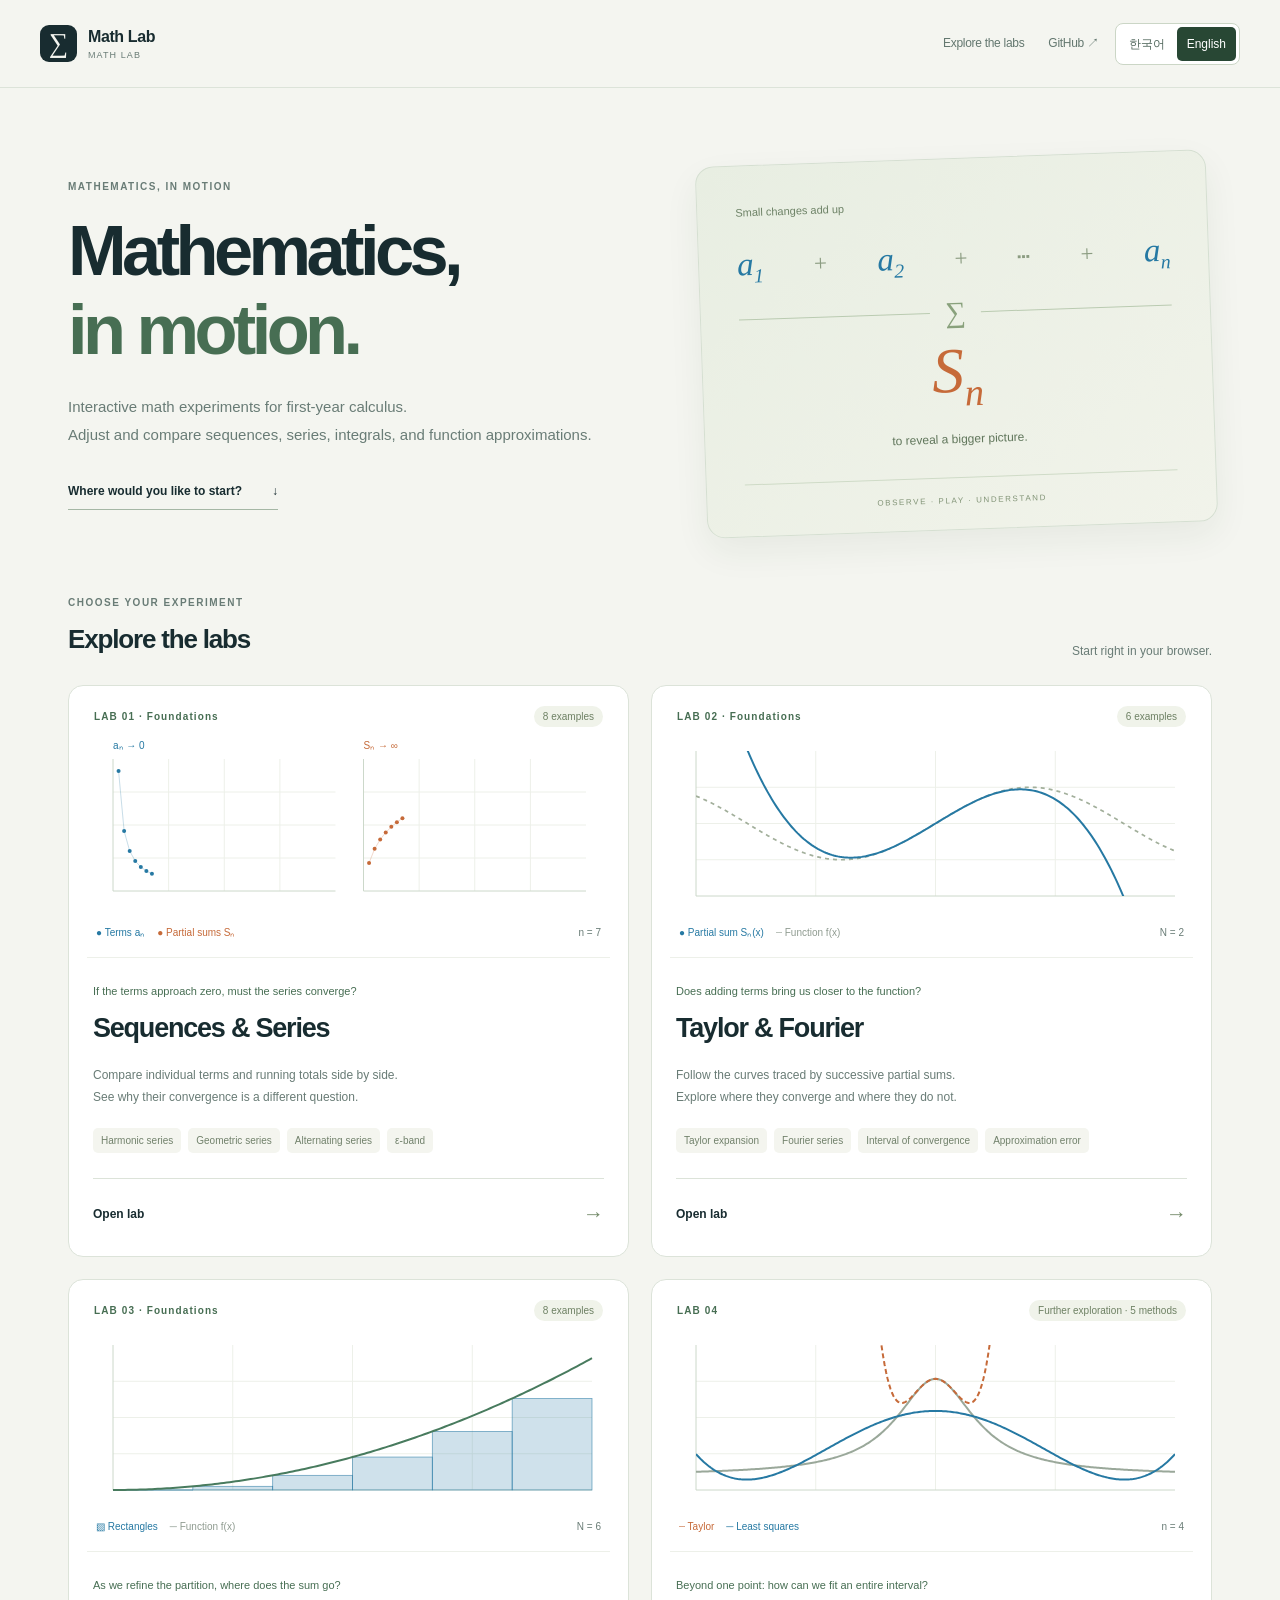
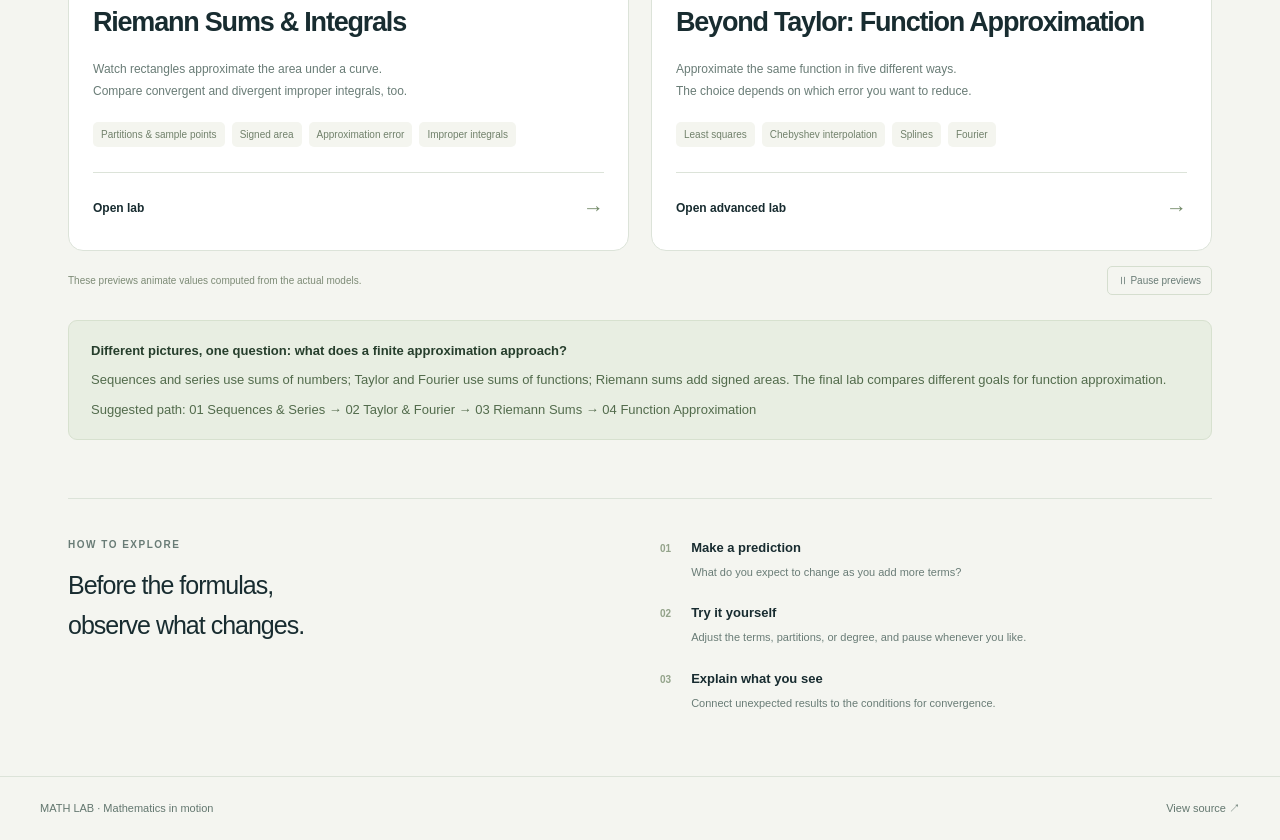
==== commit cf1b873b: "Add Korean and English language switching across all math labs Translate the home page and four labs" ====
--- a/docs/index.html
+++ b/docs/index.html
@@ -6,8 +6,8 @@
  <meta name="description" content="수열과 급수, 테일러와 푸리에, 리만합과 적분, 함수 근사의 선택을 움직이는 그래프로 탐구하는 수학 실험실.">
  <meta name="theme-color" content="#f4f5f0"><link rel="canonical" href="https://huhjeonggyu.github.io/math-lab/">
  <link rel="icon" href="assets/favicon.svg" type="image/svg+xml"><link rel="stylesheet" href="assets/home.css">
- <script type="module" src="assets/home.mjs"></script>
-<link rel="stylesheet" href="assets/site.css"><meta property="og:title" content="수학 실험실 · Math Lab"><meta property="og:description" content="수열과 급수, 테일러와 푸리에, 리만합과 적분, 함수 근사의 선택을 움직이는 그래프로 탐구하는 수학 실험실."><meta property="og:url" content="https://huhjeonggyu.github.io/math-lab/"><meta property="og:type" content="website"><meta property="og:site_name" content="Math Lab · 수학 실험실"><meta property="og:locale" content="ko_KR"><meta name="twitter:card" content="summary"></head>
+ <script type="module" src="assets/home.mjs?v=20261109-i18n"></script>
+<link rel="stylesheet" href="assets/site.css?v=20261109-i18n"><meta property="og:title" content="수학 실험실 · Math Lab"><meta property="og:description" content="수열과 급수, 테일러와 푸리에, 리만합과 적분, 함수 근사의 선택을 움직이는 그래프로 탐구하는 수학 실험실."><meta property="og:url" content="https://huhjeonggyu.github.io/math-lab/"><meta property="og:type" content="website"><meta property="og:site_name" content="Math Lab · 수학 실험실"><meta property="og:locale" content="ko_KR"><meta name="twitter:card" content="summary"></head>
 <body>
  <header class="lab-header"><a class="brand" href="./"><span class="brand-mark" aria-hidden="true">∑</span><span>수학 실험실 <small>MATH LAB</small></span></a><nav aria-label="주 메뉴"><a href="#labs">실험실 둘러보기</a><a href="https://github.com/huhjeonggyu/math-lab" target="_blank" rel="noopener">GitHub ↗</a></nav></header>
  <main>
--- a/docs/assets/site.css
+++ b/docs/assets/site.css
@@ -1,4 +1,14 @@
 /* Shared identity and small learning components across the four labs. */
+.language-switch{display:flex;flex:0 0 auto;gap:2px;border:1px solid #cbd6c6;border-radius:8px;padding:3px;background:#fff}
+.language-switch button{font:500 12px/1.5 Inter,"Malgun Gothic",sans-serif;min-height:34px;border:0;border-radius:5px;background:transparent;color:#52685d;padding:5px 10px;cursor:pointer;white-space:nowrap}
+.language-switch button[aria-pressed=true]{color:#fff;background:#284734}
+.language-switch button:focus-visible{outline:3px solid #83b9d3;outline-offset:2px}
+header.lab-header nav{margin-left:auto}
+html[lang=en] body{letter-spacing:0}
+html[lang=en] .hero h1{line-height:1.12}
+html[lang=en] .lab-header .brand small{letter-spacing:.12em}
+html[lang=en] .group-label,html[lang=en] .example-button,html[lang=en] .status-badge{white-space:normal}
+@media(max-width:850px){header.lab-header{height:auto!important;min-height:88px;flex-wrap:wrap;padding-top:12px!important;padding-bottom:12px!important;gap:10px!important}header.lab-header .brand{margin-right:auto}header.lab-header nav{order:3;flex-basis:100%;flex-direction:row!important;justify-content:flex-end;flex-wrap:wrap;gap:8px 18px!important;margin:0!important}.language-switch button{font-size:11px;padding:4px 8px}}
 [hidden]{display:none!important}
 header.lab-header{max-width:1440px;margin:0 auto;height:88px;padding:0 40px;border-bottom:1px solid #dce3d9;display:flex;align-items:center;justify-content:space-between;gap:16px;font-family:Inter,"Pretendard","Malgun Gothic",sans-serif}
 .lab-header .brand{display:flex;align-items:center;gap:11px;font-size:16px;font-weight:650;line-height:1.5;letter-spacing:-.025em;text-decoration:none;color:#182c30}
